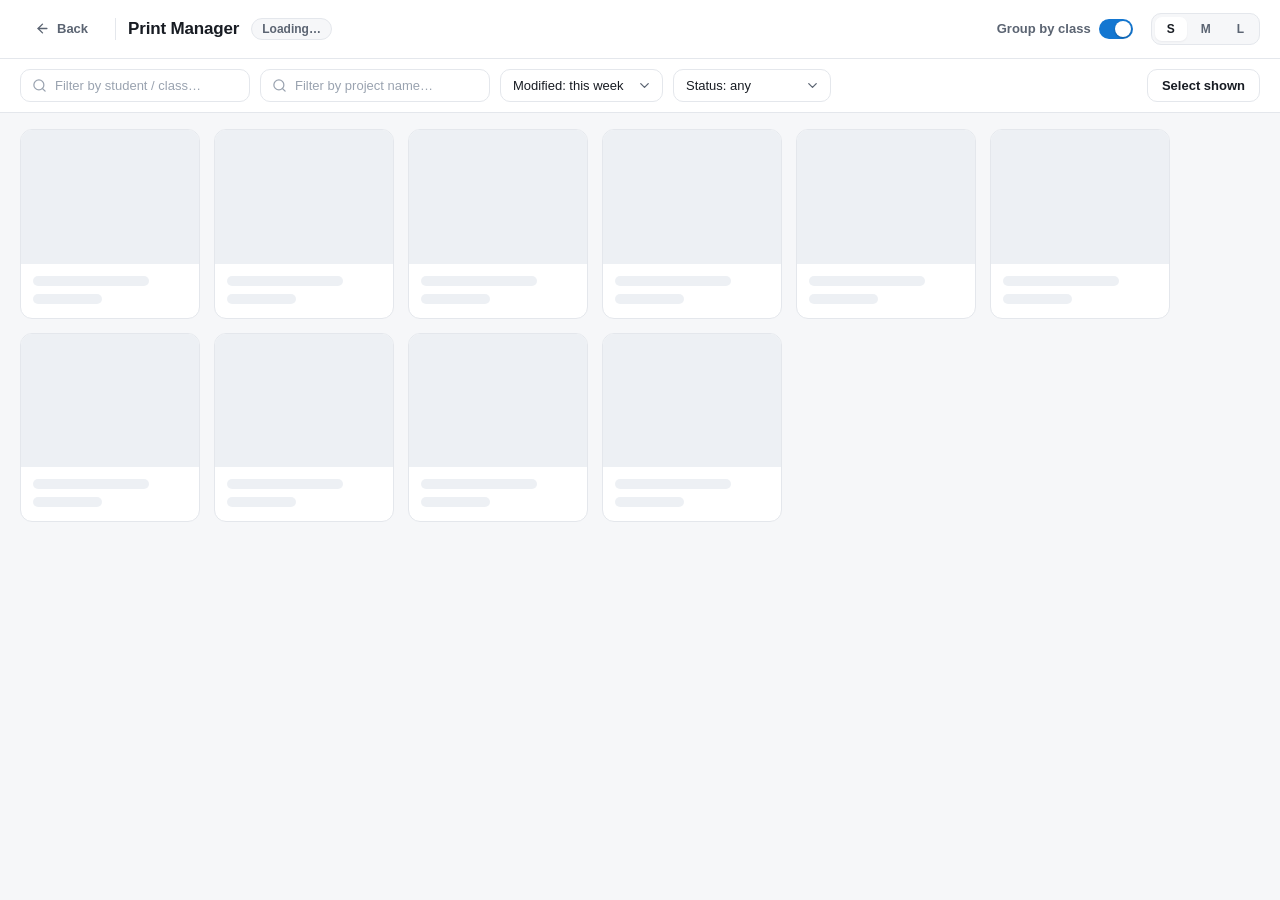
==== dev-preview/index.html @ c7960fc0 "Add dev-preview harness for developing the views outside TinkerCAD A tiny static server (node dev-pr" ====
<!DOCTYPE html>
<html>
<head>
    <meta charset="utf-8">
    <title>TCA views preview</title>
    <link rel="stylesheet" href="/extension/style/views.css">
    <style>body { margin: 0; font-family: "Open Sans", Helvetica, Arial, sans-serif; }</style>
</head>
<body>
<div id="main" style="padding: 20px">TinkerCAD page placeholder</div>
<script>
    // ── Stubs for extension globals (chrome APIs, storage layer) ──
    window.chrome = {
        runtime: {id: "preview", sendMessage() {}, onMessage: {addListener() {}}},
        storage: {local: {get(k, cb) { cb({speed: 4}) }, set(o, cb) { cb && cb() }}}
    }
    window.Context = {PRINTER: "printer", CLASSES: "classes", GALLERY: "gallery", GENERAL: "general", TEACHER: "teacher", ACTIVITY: "activity"}
    window.showNotice = (text, kind) => console.log("notice:", kind, text)
    window.tcApiError = (e, what) => console.warn("tcApiError:", what, e && e.message)
    window.currentPage = "classes"
    // tcApi stub backed by the fake classData below (defined later, resolved at call time)
    let findProj = (id) => {
        for (let c of Object.values(classData))
            for (let a of Object.values(c.activities || {}))
                if (a.projects && a.projects[id]) return a.projects[id]
        return null
    }
    window.tcApi = {
        design: (id) => new Promise((resolve, reject) => setTimeout(() => {
            let p = findProj(id)
            if (p) resolve({id, asm_tags: p.tags || "", asm_description: p.printDescription || ""})
            else reject(new Error("not found"))
        }, 250)),
        patchDesign: (id, patch) => new Promise((resolve) => setTimeout(() => {
            let p = findProj(id)
            if (p) {
                if (patch.asm_tags != null) p.tags = patch.asm_tags
                if (patch.asm_description != null) p.printDescription = patch.asm_description
            }
            console.log("PATCH design", id, JSON.stringify(patch))
            resolve({})
        }, 300))
    }
    window.downloadBatch = (jobs) => console.log("downloadBatch", jobs)
    window.updateStorage = (cb) => setTimeout(cb, 1200) // keep the loading state visible briefly
    window.awaitResult = () => {} // 3D iframe polish is a no-op outside tinkercad.com
    window.modify = () => {}

    // ── Fake classes in the real storage shape ──
    let svgThumb = (h) => "data:image/svg+xml," + encodeURIComponent(
        `<svg xmlns='http://www.w3.org/2000/svg' width='400' height='300'>` +
        `<rect width='400' height='300' fill='hsl(${h},42%,90%)'/>` +
        `<g transform='translate(200,150)'>` +
        `<polygon points='0,-70 60,-35 60,35 0,70 -60,35 -60,-35' fill='hsl(${h},45%,72%)'/>` +
        `<polygon points='0,-70 60,-35 0,0 -60,-35' fill='hsl(${h},50%,82%)'/>` +
        `<polygon points='0,0 60,-35 60,35 0,70' fill='hsl(${h},40%,60%)'/>` +
        `</g></svg>`)
    let studentNames = ["Ala Kowalska", "Bartek Nowak", "Celina Wiśniewska", "Dawid Lewandowski",
        "Ewa Zielińska", "Franek Szymański", "Gosia Woźniak", "Hubert Dąbrowski"]
    let projectNames = ["Keychain", "Phone stand", "Castle tower", "Name tag", "Dice", "Rocket",
        "Gear set", "Bridge model", "Vase", "Robot arm"]
    let classData = {}
    let now = Date.now()
    let i = 0
    ;[["c1", "4A — Robotics"], ["c2", "5B — 3D Design"], ["c3", "6C — STEM Club"]].forEach(([cid, cname], ci) => {
        let students = {}
        studentNames.forEach((n, k) => students[`u${k}`] = {id: `u${k}`, name: n})
        let projects = {}
        let tagSamples = ["", "to-print", "to-print,verified", "printed", "printed,handed,competition", "verified"]
        for (let k = 0; k < 7 + ci * 2; k++) {
            let id = `p${i}`
            projects[id] = {
                id,
                name: `${projectNames[i % projectNames.length]} v${k + 1}`,
                author: `u${i % studentNames.length}`,
                thumb: (i % 5 === 4) ? null : svgThumb((i * 47) % 360),
                mtime: now - (i % 3) * 86400000 - (i % 9 === 8 ? 12 * 86400000 : 0),
                tags: tagSamples[i % tagSamples.length],
                printDescription: i % 3 === 0 ? "PLA 0.2 mm, 20% infill" : ""
            }
            i++
        }
        classData[cid] = {id: cid, name: cname, students, activities: {a1: {name: "Bridge challenge", projects}}}
    })
    window.getKeys = (cb) => cb(Object.keys(classData))
    window.get = (id, cb) => cb(classData[id])
    window.getCurrentClazz = (cb) => setTimeout(() => cb(classData.c1), 600)
    classData.c1.code = "ABC-DEF"
    window.getCurrentActivityAndClassID = (cb) => cb("c1", "a1")
    window.sasAllDataForClassActivity = (cid, aid, cb) => setTimeout(cb, 600)
    window.sasGetProjectsOfActivity = (cid, aid, cb) => cb()
    window.download = (project, dir, fmt) => console.log("download", project, dir, fmt)
</script>
<script src="/extension/scripts/lib/utils.js"></script>
<script src="/extension/scripts/lib/ui-buttons.js"></script>
<script src="/extension/scripts/lib/status-tags.js"></script>
<script src="/extension/scripts/views/view-manager.js"></script>
<script src="/extension/scripts/views/printer-view.js"></script>
<script src="/extension/scripts/views/gallery-view.js"></script>
<script src="/extension/scripts/views/analytics-view.js"></script>
<script src="/extension/scripts/views/teacher-view.js"></script>
<script>
    // Pick the view with ?view=printer (default), gallery, analytics or teacher.
    let view = new URLSearchParams(location.search).get("view") || "printer"
    if (view === "gallery") galleryViewEnable() // no list: exercises the loading path
    else if (view === "analytics") analyticsViewEnable()
    else if (view === "teacher") teacherViewEnable()
    else printerViewEnable()
</script>
</body>
</html>
---- extension/style/views.css ----
/* ════════════════════════════════════════════════════════════════════
   TinkerCAD Assistant — shared design system for full-screen views
   (Print Manager, Gallery). Every rule is scoped under .tca-view so
   nothing leaks into the TinkerCAD page itself.
   ════════════════════════════════════════════════════════════════════ */

.tca-view {
    --tca-bg: #f6f7f9;
    --tca-surface: #ffffff;
    --tca-border: #e4e7ec;
    --tca-border-strong: #cfd6de;
    --tca-text: #181c23;
    --tca-text-2: #5b6472;
    --tca-text-3: #9aa3b0;
    --tca-accent: #1477d1;
    --tca-accent-strong: #0f63b0;
    --tca-accent-soft: #e7f1fb;
    --tca-shadow-sm: 0 1px 2px rgba(16, 24, 40, 0.05);
    --tca-shadow-md: 0 8px 24px rgba(16, 24, 40, 0.10);
    --tca-shadow-lg: 0 16px 40px rgba(16, 24, 40, 0.20);

    font-family: "Open Sans", Helvetica, Arial, sans-serif;
    color: var(--tca-text);
    background: var(--tca-bg);
}

.tca-view *,
.tca-view *::before,
.tca-view *::after {
    box-sizing: border-box;
}

/* ── Bars ──────────────────────────────────────────────────────────── */
.tca-view .tca-topbar,
.tca-view .tca-toolbar {
    display: flex;
    align-items: center;
    flex-wrap: wrap;
    flex: 0 0 auto;
    background: var(--tca-surface);
    border-bottom: 1px solid var(--tca-border);
}

.tca-view .tca-topbar {
    gap: 12px;
    padding: 12px 20px;
}

.tca-view .tca-toolbar {
    gap: 10px;
    padding: 10px 20px;
}

.tca-view .tca-title {
    font-size: 17px;
    font-weight: 700;
    letter-spacing: -0.01em;
}

.tca-view .tca-pill {
    font-size: 12px;
    font-weight: 600;
    color: var(--tca-text-2);
    background: var(--tca-bg);
    border: 1px solid var(--tca-border);
    border-radius: 999px;
    padding: 3px 10px;
    white-space: nowrap;
}

.tca-view .tca-spacer {
    flex: 1;
}

.tca-view .tca-vsep {
    width: 1px;
    height: 22px;
    background: var(--tca-border);
}

.tca-view .tca-icon {
    display: inline-flex;
    line-height: 0;
}

/* ── Buttons ───────────────────────────────────────────────────────── */
.tca-view .tca-btn {
    appearance: none;
    display: inline-flex;
    align-items: center;
    gap: 7px;
    padding: 8px 14px;
    border: 1px solid var(--tca-border);
    border-radius: 10px;
    background: var(--tca-surface);
    color: var(--tca-text);
    font-family: inherit;
    font-size: 13px;
    font-weight: 600;
    line-height: 1.2;
    cursor: pointer;
    transition: background 0.15s ease, border-color 0.15s ease, color 0.15s ease, transform 0.06s ease;
}

.tca-view .tca-btn:hover {
    background: #f3f5f8;
    border-color: var(--tca-border-strong);
}

.tca-view .tca-btn:active {
    transform: scale(0.97);
}

.tca-view .tca-btn--ghost {
    border-color: transparent;
    background: transparent;
    color: var(--tca-text-2);
}

.tca-view .tca-btn--ghost:hover {
    background: #eef1f5;
    border-color: transparent;
    color: var(--tca-text);
}

.tca-view .tca-btn--primary {
    background: var(--tca-accent);
    border-color: var(--tca-accent);
    color: #fff;
}

.tca-view .tca-btn--primary:hover {
    background: var(--tca-accent-strong);
    border-color: var(--tca-accent-strong);
}

.tca-view .tca-btn--icon {
    width: 36px;
    padding: 8px 0;
    justify-content: center;
}

.tca-view .tca-link-btn {
    appearance: none;
    border: none;
    background: transparent;
    color: var(--tca-accent);
    font-family: inherit;
    font-size: 12px;
    font-weight: 600;
    padding: 4px 8px;
    border-radius: 6px;
    cursor: pointer;
    transition: background 0.15s ease, color 0.15s ease;
}

.tca-view .tca-link-btn:hover {
    background: var(--tca-accent-soft);
    color: var(--tca-accent-strong);
}

.tca-view button:focus-visible {
    outline: 2px solid var(--tca-accent);
    outline-offset: 2px;
}

/* ── Inputs ────────────────────────────────────────────────────────── */
.tca-view .tca-input,
.tca-view .tca-select {
    appearance: none;
    font-family: inherit;
    font-size: 13px;
    color: var(--tca-text);
    background-color: var(--tca-surface);
    border: 1px solid var(--tca-border);
    border-radius: 10px;
    padding: 8px 12px;
    transition: border-color 0.15s ease, box-shadow 0.15s ease;
}

.tca-view .tca-input:hover,
.tca-view .tca-select:hover {
    border-color: var(--tca-border-strong);
}

.tca-view .tca-input:focus,
.tca-view .tca-select:focus {
    outline: none;
    border-color: var(--tca-accent);
    box-shadow: 0 0 0 3px var(--tca-accent-soft);
}

.tca-view .tca-input::placeholder {
    color: var(--tca-text-3);
}

.tca-view .tca-input--search {
    flex: 0 1 230px;
    min-width: 150px;
    padding-left: 34px;
    background-image: url("data:image/svg+xml,%3Csvg xmlns='http://www.w3.org/2000/svg' width='16' height='16' viewBox='0 0 24 24' fill='none' stroke='%239aa3b0' stroke-width='2' stroke-linecap='round' stroke-linejoin='round'%3E%3Ccircle cx='11' cy='11' r='8'/%3E%3Cpath d='m21 21-4.3-4.3'/%3E%3C/svg%3E");
    background-repeat: no-repeat;
    background-position: 11px center;
    background-size: 15px;
}

.tca-view .tca-select {
    padding-right: 32px;
    background-image: url("data:image/svg+xml,%3Csvg xmlns='http://www.w3.org/2000/svg' width='16' height='16' viewBox='0 0 24 24' fill='none' stroke='%235b6472' stroke-width='2' stroke-linecap='round' stroke-linejoin='round'%3E%3Cpath d='m6 9 6 6 6-6'/%3E%3C/svg%3E");
    background-repeat: no-repeat;
    background-position: right 10px center;
    background-size: 15px;
    cursor: pointer;
}

/* ── Segmented control ─────────────────────────────────────────────── */
.tca-view .tca-seg {
    display: inline-flex;
    gap: 2px;
    padding: 3px;
    background: var(--tca-bg);
    border: 1px solid var(--tca-border);
    border-radius: 10px;
}

.tca-view .tca-seg-btn {
    appearance: none;
    border: none;
    background: transparent;
    color: var(--tca-text-2);
    font-family: inherit;
    font-size: 12px;
    font-weight: 600;
    padding: 5px 12px;
    border-radius: 7px;
    cursor: pointer;
    transition: background 0.15s ease, color 0.15s ease, box-shadow 0.15s ease;
}

.tca-view .tca-seg-btn:hover {
    color: var(--tca-text);
}

.tca-view .tca-seg-btn.is-active {
    background: var(--tca-surface);
    color: var(--tca-text);
    box-shadow: var(--tca-shadow-sm);
}

/* ── Switch ────────────────────────────────────────────────────────── */
.tca-view .tca-switch {
    appearance: none;
    display: inline-flex;
    align-items: center;
    gap: 8px;
    border: none;
    background: transparent;
    padding: 4px 6px;
    border-radius: 8px;
    font-family: inherit;
    font-size: 13px;
    font-weight: 600;
    color: var(--tca-text-2);
    cursor: pointer;
}

.tca-view .tca-switch-track {
    position: relative;
    flex: 0 0 auto;
    width: 34px;
    height: 20px;
    border-radius: 999px;
    background: #d3d9e0;
    transition: background 0.18s ease;
}

.tca-view .tca-switch-track::after {
    content: "";
    position: absolute;
    top: 2px;
    left: 2px;
    width: 16px;
    height: 16px;
    border-radius: 50%;
    background: #fff;
    box-shadow: 0 1px 2px rgba(0, 0, 0, 0.25);
    transition: left 0.18s ease;
}

.tca-view .tca-switch.is-on .tca-switch-track {
    background: var(--tca-accent);
}

.tca-view .tca-switch.is-on .tca-switch-track::after {
    left: 16px;
}

/* ── Content area (Print Manager grid) ─────────────────────────────── */
.tca-view .tca-grid {
    flex: 1;
    min-height: 0;
    overflow-y: auto;
    /* Bottom padding keeps the floating action bar from covering cards. */
    padding: 0 20px 96px;
}

.tca-view .tca-row {
    display: flex;
    flex-wrap: wrap;
    gap: 14px;
    align-content: flex-start;
}

.tca-view .tca-grid > .tca-row {
    padding-top: 16px;
}

.tca-view .tca-section {
    margin-bottom: 12px;
}

.tca-view .tca-section-head {
    position: sticky;
    top: 0;
    z-index: 3;
    display: flex;
    align-items: center;
    gap: 10px;
    padding: 12px 0 10px;
    margin-bottom: 6px;
    background: rgba(246, 247, 249, 0.88);
    backdrop-filter: blur(8px);
    -webkit-backdrop-filter: blur(8px);
}

.tca-view .tca-section-title {
    font-size: 14px;
    font-weight: 700;
}

.tca-view .tca-section-count {
    padding: 2px 8px;
    font-size: 11px;
}

.tca-view .tca-section-line {
    flex: 1;
    height: 1px;
    background: var(--tca-border);
}

/* ── Project cards ─────────────────────────────────────────────────── */
.tca-view .tca-card {
    position: relative;
    background: var(--tca-surface);
    border: 1px solid var(--tca-border);
    border-radius: 12px;
    overflow: hidden;
    cursor: pointer;
    transition: transform 0.18s ease, box-shadow 0.18s ease, border-color 0.18s ease;
}

.tca-view .tca-card:hover {
    transform: translateY(-2px);
    border-color: var(--tca-border-strong);
    box-shadow: var(--tca-shadow-md);
}

.tca-view .tca-card.is-selected {
    border-color: var(--tca-accent);
    box-shadow: 0 0 0 1px var(--tca-accent);
}

.tca-view .tca-card.is-selected:hover {
    box-shadow: 0 0 0 1px var(--tca-accent), var(--tca-shadow-md);
}

.tca-view .tca-check {
    position: absolute;
    top: 8px;
    left: 8px;
    z-index: 2;
    width: 22px;
    height: 22px;
    border-radius: 50%;
    display: flex;
    align-items: center;
    justify-content: center;
    background: rgba(255, 255, 255, 0.92);
    border: 1px solid var(--tca-border-strong);
    color: transparent;
    opacity: 0;
    transform: scale(0.8);
    transition: opacity 0.15s ease, transform 0.15s ease, background 0.15s ease, border-color 0.15s ease;
}

.tca-view .tca-card:hover .tca-check {
    opacity: 1;
    transform: scale(1);
}

.tca-view .tca-card.is-selected .tca-check {
    opacity: 1;
    transform: scale(1);
    background: var(--tca-accent);
    border-color: var(--tca-accent);
    color: #fff;
}

.tca-view .tca-thumb {
    position: relative;
    width: 100%;
    aspect-ratio: 4 / 3;
    background: #edf0f4;
    display: flex;
    align-items: center;
    justify-content: center;
    overflow: hidden;
    color: #c2cad6;
}

.tca-view .tca-thumb img {
    width: 100%;
    height: 100%;
    object-fit: cover;
    transition: transform 0.25s ease;
}

.tca-view .tca-card:hover .tca-thumb img {
    transform: scale(1.04);
}

.tca-view .tca-card.is-selected .tca-thumb::after {
    content: "";
    position: absolute;
    inset: 0;
    background: rgba(20, 119, 209, 0.10);
}

.tca-view .tca-thumb .tca-icon svg {
    width: 36px;
    height: 36px;
}

.tca-view .tca-card-body {
    display: grid;
    gap: 2px;
    padding: 10px 12px 11px;
}

.tca-view .tca-card-student {
    font-size: 13px;
    font-weight: 700;
    white-space: nowrap;
    overflow: hidden;
    text-overflow: ellipsis;
}

.tca-view .tca-card-project {
    font-size: 12px;
    color: var(--tca-text-2);
    white-space: nowrap;
    overflow: hidden;
    text-overflow: ellipsis;
}

.tca-view .tca-card-foot {
    display: flex;
    align-items: baseline;
    justify-content: space-between;
    gap: 8px;
    margin-top: 2px;
}

.tca-view .tca-card-class {
    font-size: 11px;
    color: var(--tca-text-3);
    white-space: nowrap;
    overflow: hidden;
    text-overflow: ellipsis;
}

.tca-view .tca-card-date {
    flex: 0 0 auto;
    font-size: 11px;
    color: var(--tca-text-3);
    white-space: nowrap;
}

/* ── Floating selection bar ────────────────────────────────────────── */
.tca-view .tca-fab {
    position: fixed;
    left: 50%;
    bottom: 20px;
    z-index: 10;
    transform: translateX(-50%) translateY(10px);
    display: flex;
    align-items: center;
    flex-wrap: wrap;
    justify-content: center;
    gap: 2px;
    max-width: calc(100% - 32px);
    padding: 7px 8px 7px 16px;
    border-radius: 24px;
    background: #1b1f27;
    color: #fff;
    box-shadow: var(--tca-shadow-lg);
    opacity: 0;
    pointer-events: none;
    transition: opacity 0.2s ease, transform 0.2s ease;
}

.tca-view .tca-fab.is-visible {
    opacity: 1;
    transform: translateX(-50%) translateY(0);
    pointer-events: auto;
}

.tca-view .tca-fab-count {
    font-size: 13px;
    font-weight: 700;
    white-space: nowrap;
    margin-right: 6px;
}

.tca-view .tca-fab-sep {
    width: 1px;
    height: 18px;
    background: rgba(255, 255, 255, 0.22);
    margin: 0 6px;
}

.tca-view .tca-fab-btn {
    appearance: none;
    border: none;
    background: transparent;
    color: #fff;
    font-family: inherit;
    font-size: 13px;
    font-weight: 600;
    padding: 8px 12px;
    border-radius: 999px;
    cursor: pointer;
    white-space: nowrap;
    transition: background 0.15s ease;
}

.tca-view .tca-fab-btn:hover {
    background: rgba(255, 255, 255, 0.14);
}

.tca-view .tca-fab-clear {
    padding: 0;
    width: 30px;
    height: 30px;
    display: inline-flex;
    align-items: center;
    justify-content: center;
}

/* ── Empty state ───────────────────────────────────────────────────── */
.tca-view .tca-empty {
    display: flex;
    flex-direction: column;
    align-items: center;
    gap: 6px;
    padding: 72px 20px;
    text-align: center;
    color: var(--tca-text-3);
}

.tca-view .tca-empty .tca-icon svg {
    width: 44px;
    height: 44px;
}

.tca-view .tca-empty h3 {
    margin: 10px 0 0;
    font-size: 15px;
    font-weight: 700;
    color: var(--tca-text-2);
}

.tca-view .tca-empty p {
    margin: 0;
    font-size: 13px;
}

.tca-view .tca-empty .tca-link-btn {
    margin-top: 6px;
    font-size: 13px;
}

/* ── Loading skeleton ──────────────────────────────────────────────── */
.tca-view .tca-skel-card {
    border: 1px solid var(--tca-border);
    border-radius: 12px;
    overflow: hidden;
    background: var(--tca-surface);
}

.tca-view .tca-skel-thumb {
    width: 100%;
    aspect-ratio: 4 / 3;
}

.tca-view .tca-skel-body {
    display: grid;
    gap: 8px;
    padding: 12px 12px 14px;
}

.tca-view .tca-skel-line {
    height: 10px;
    border-radius: 5px;
    width: 75%;
}

.tca-view .tca-skel-line--short {
    width: 45%;
}

.tca-view .tca-skel-thumb,
.tca-view .tca-skel-line {
    background: linear-gradient(90deg, #edf0f4 25%, #f7f9fb 40%, #edf0f4 60%);
    background-size: 400% 100%;
    animation: tca-shimmer 1.3s ease-in-out infinite;
}

@keyframes tca-shimmer {
    0% { background-position: 100% 0; }
    100% { background-position: 0 0; }
}

/* ── Scrollbar ─────────────────────────────────────────────────────── */
.tca-view .tca-scroll::-webkit-scrollbar {
    width: 10px;
}

.tca-view .tca-scroll::-webkit-scrollbar-track {
    background: transparent;
}

.tca-view .tca-scroll::-webkit-scrollbar-thumb {
    background: #cfd6de;
    border-radius: 8px;
    border: 3px solid var(--tca-bg);
}

.tca-view .tca-scroll::-webkit-scrollbar-thumb:hover {
    background: #b9c2cc;
}

/* ── Gallery: slideshow chrome ─────────────────────────────────────── */
.tca-gallery .tca-topbar {
    /* The progress track right below acts as the divider. */
    border-bottom: none;
}

.tca-view .tca-labels {
    flex: 1;
    min-width: 0;
    display: grid;
    gap: 1px;
}

.tca-view .tca-slide-title {
    font-size: 15px;
    font-weight: 700;
    letter-spacing: -0.01em;
    white-space: nowrap;
    overflow: hidden;
    text-overflow: ellipsis;
}

.tca-view .tca-slide-sub {
    font-size: 12px;
    color: var(--tca-text-2);
    white-space: nowrap;
    overflow: hidden;
    text-overflow: ellipsis;
}

.tca-view .tca-transport {
    display: inline-flex;
    gap: 6px;
}

.tca-view .tca-progress {
    flex: 0 0 auto;
    height: 3px;
    background: var(--tca-border);
}

.tca-view .tca-progress-fill {
    height: 100%;
    width: 0;
    background: var(--tca-accent);
}

.tca-view .tca-stage {
    position: relative;
    flex: 1;
    min-height: 0;
    display: flex;
    align-items: center;
    justify-content: center;
    overflow: hidden;
    padding: 24px;
}

.tca-view .tca-stage.is-3d {
    padding: 0;
}

.tca-view .tca-stage img {
    max-width: 100%;
    max-height: 100%;
    object-fit: contain;
    border-radius: 12px;
    background: var(--tca-surface);
    border: 1px solid var(--tca-border);
    box-shadow: var(--tca-shadow-md);
}

.tca-view .tca-stage iframe {
    width: 100%;
    height: 100%;
    border: none;
}

/* ── Analytics: page scaffold, stat cards, chart, table ────────────── */
.tca-view .tca-page {
    flex: 1;
    min-height: 0;
    overflow-y: auto;
    padding: 20px;
}

.tca-view .tca-stats {
    display: grid;
    grid-template-columns: repeat(auto-fit, minmax(210px, 1fr));
    gap: 14px;
    margin-bottom: 20px;
}

.tca-view .tca-stat {
    background: var(--tca-surface);
    border: 1px solid var(--tca-border);
    border-radius: 12px;
    padding: 16px 18px;
    box-shadow: var(--tca-shadow-sm);
}

.tca-view .tca-stat-label {
    display: flex;
    align-items: center;
    gap: 7px;
    font-size: 11px;
    font-weight: 700;
    letter-spacing: 0.04em;
    text-transform: uppercase;
    color: var(--tca-text-2);
}

.tca-view .tca-stat-dot {
    width: 8px;
    height: 8px;
    border-radius: 50%;
    flex: 0 0 auto;
}

.tca-view .tca-stat-value {
    font-size: 26px;
    font-weight: 700;
    line-height: 1.2;
    margin: 6px 0 2px;
}

.tca-view .tca-stat-desc {
    font-size: 12px;
    color: var(--tca-text-3);
}

.tca-view .tca-panel {
    background: var(--tca-surface);
    border: 1px solid var(--tca-border);
    border-radius: 12px;
    box-shadow: var(--tca-shadow-sm);
    padding: 18px;
    margin-bottom: 20px;
}

.tca-view .tca-panel--flush {
    padding: 0;
    overflow: hidden;
}

.tca-view .tca-panel-title {
    margin: 0 0 14px;
    font-size: 14px;
    font-weight: 700;
}

.tca-view .tca-chart {
    display: flex;
    align-items: flex-end;
    gap: 8px;
    height: 138px;
    /* Headroom so value labels above full-height bars stay inside. */
    padding-top: 18px;
    border-bottom: 1px solid var(--tca-border);
}

.tca-view .tca-chart-col {
    flex: 1;
    min-width: 0;
    height: 100%;
    display: flex;
    flex-direction: column;
    align-items: center;
    justify-content: flex-end;
    gap: 4px;
}

.tca-view .tca-chart-bar {
    width: 100%;
    background: var(--tca-accent);
    border-radius: 4px 4px 0 0;
    transition: height 0.3s ease;
}

.tca-view .tca-chart-val {
    font-size: 10px;
    font-weight: 600;
    color: var(--tca-text-2);
}

.tca-view .tca-chart-labels {
    display: flex;
    gap: 8px;
    margin-top: 6px;
}

.tca-view .tca-chart-lbl {
    flex: 1;
    min-width: 0;
    text-align: center;
    font-size: 10px;
    color: var(--tca-text-3);
    white-space: nowrap;
    overflow: hidden;
}

.tca-view .tca-table {
    width: 100%;
    border-collapse: collapse;
    font-size: 13px;
    text-align: left;
}

.tca-view .tca-table th {
    padding: 11px 16px;
    font-size: 11px;
    font-weight: 700;
    letter-spacing: 0.04em;
    text-transform: uppercase;
    color: var(--tca-text-2);
    background: var(--tca-bg);
    border-bottom: 1px solid var(--tca-border);
}

.tca-view .tca-table td {
    padding: 11px 16px;
    border-bottom: 1px solid #eef1f5;
    color: var(--tca-text-2);
}

.tca-view .tca-table tbody tr:hover {
    background: #fafbfc;
}

.tca-view .tca-table tbody tr:last-child td {
    border-bottom: none;
}

.tca-view .tca-table .is-center {
    text-align: center;
}

.tca-view .tca-td-strong {
    font-weight: 700;
    color: var(--tca-text);
}

.tca-view .tca-badge {
    display: inline-block;
    padding: 3px 10px;
    border-radius: 999px;
    font-size: 11px;
    font-weight: 700;
    letter-spacing: 0.03em;
    text-transform: uppercase;
}

/* ── Teacher view: enlarge overlay (lightbox) ──────────────────────── */
.tca-view .tca-ov {
    position: fixed;
    inset: 0;
    z-index: 2147483646;
    display: none;
    flex-direction: column;
    align-items: center;
    justify-content: center;
    background: rgba(15, 17, 21, 0.88);
    backdrop-filter: blur(4px);
    -webkit-backdrop-filter: blur(4px);
}

.tca-view .tca-ov.is-open {
    display: flex;
}

.tca-view .tca-ov-title {
    color: #fff;
    font-size: 16px;
    font-weight: 700;
    margin-bottom: 14px;
    max-width: 90vw;
    white-space: nowrap;
    overflow: hidden;
    text-overflow: ellipsis;
}

.tca-view .tca-ov img {
    max-width: 90vw;
    max-height: 72vh;
    object-fit: contain;
    border-radius: 12px;
    background: var(--tca-surface);
    box-shadow: var(--tca-shadow-lg);
}

.tca-view .tca-ov iframe {
    width: 90vw;
    height: 72vh;
    border: none;
    border-radius: 12px;
    background: var(--tca-surface);
}

.tca-view .tca-ov-bar {
    display: flex;
    align-items: center;
    flex-wrap: wrap;
    justify-content: center;
    gap: 2px;
    margin-top: 16px;
    max-width: calc(100% - 32px);
    padding: 6px 8px;
    border-radius: 999px;
    background: rgba(255, 255, 255, 0.10);
    border: 1px solid rgba(255, 255, 255, 0.14);
}

/* ── Card links (project / class pages) ────────────────────────────── */
.tca-view .tca-card-link {
    display: block;
    color: inherit;
    text-decoration: none;
}

.tca-view .tca-card-link:hover {
    color: var(--tca-accent);
    text-decoration: underline;
}

/* ── Workflow status chips ─────────────────────────────────────────── */
.tca-view .tca-status {
    display: inline-flex;
    align-items: center;
    flex-wrap: wrap;
    gap: 5px;
}

.tca-view .tca-status-chip {
    appearance: none;
    font-family: inherit;
    font-size: 11px;
    font-weight: 700;
    line-height: 1.2;
    padding: 3px 10px;
    border-radius: 999px;
    border: 1px solid var(--tca-border-strong);
    background: var(--tca-surface);
    color: var(--tca-text-3);
    cursor: pointer;
    transition: background 0.15s ease, border-color 0.15s ease, color 0.15s ease, transform 0.06s ease;
}

.tca-view .tca-status-chip:hover {
    border-color: var(--tca-chip);
    color: var(--tca-chip);
}

.tca-view .tca-status-chip:active {
    transform: scale(0.95);
}

.tca-view .tca-status-chip.is-on {
    background: var(--tca-chip);
    border-color: var(--tca-chip);
    color: #fff;
}

.tca-view .tca-status-chip.is-busy {
    opacity: 0.45;
}

.tca-view .tca-status-chip.is-static {
    cursor: default;
}

.tca-view .tca-status--dots .tca-status-chip {
    width: 14px;
    height: 14px;
    padding: 0;
    border-radius: 50%;
}

.tca-view .tca-card .tca-status {
    margin-top: 6px;
}

/* Chips on the dark lightbox backdrop */
.tca-view .tca-ov .tca-status {
    margin-top: 14px;
}

.tca-view .tca-ov .tca-status-chip {
    background: transparent;
    border-color: rgba(255, 255, 255, 0.35);
    color: rgba(255, 255, 255, 0.75);
}

.tca-view .tca-ov .tca-status-chip.is-on {
    background: var(--tca-chip);
    border-color: var(--tca-chip);
    color: #fff;
}

/* ── Card edit button (description & tags) ─────────────────────────── */
.tca-view .tca-edit {
    position: absolute;
    top: 8px;
    right: 8px;
    z-index: 2;
    width: 22px;
    height: 22px;
    padding: 0;
    border-radius: 50%;
    display: flex;
    align-items: center;
    justify-content: center;
    background: rgba(255, 255, 255, 0.92);
    border: 1px solid var(--tca-border-strong);
    color: var(--tca-text-2);
    cursor: pointer;
    opacity: 0;
    transform: scale(0.8);
    transition: opacity 0.15s ease, transform 0.15s ease, color 0.15s ease, border-color 0.15s ease;
}

.tca-view .tca-card:hover .tca-edit {
    opacity: 1;
    transform: scale(1);
}

.tca-view .tca-edit:hover {
    color: var(--tca-accent);
    border-color: var(--tca-accent);
}

/* ── Floating bar: status menu ─────────────────────────────────────── */
.tca-view .tca-fab-status {
    position: relative;
    display: inline-flex;
}

.tca-view .tca-fab-menu {
    position: absolute;
    bottom: calc(100% + 10px);
    left: 50%;
    transform: translateX(-50%);
    display: none;
    flex-direction: column;
    gap: 2px;
    min-width: 180px;
    padding: 6px;
    border-radius: 12px;
    background: #1b1f27;
    box-shadow: var(--tca-shadow-lg);
}

.tca-view .tca-fab-menu.is-open {
    display: flex;
}

.tca-view .tca-fab-mi {
    appearance: none;
    display: flex;
    align-items: center;
    gap: 9px;
    padding: 8px 10px;
    border: none;
    border-radius: 8px;
    background: transparent;
    color: #fff;
    font-family: inherit;
    font-size: 13px;
    font-weight: 600;
    cursor: pointer;
    text-align: left;
    transition: background 0.15s ease;
}

.tca-view .tca-fab-mi:hover {
    background: rgba(255, 255, 255, 0.14);
}

.tca-view .tca-fab-mi-dot {
    width: 10px;
    height: 10px;
    border-radius: 50%;
    flex: 0 0 auto;
}

.tca-view .tca-fab-mi-count {
    margin-left: auto;
    font-size: 11px;
    font-weight: 600;
    color: rgba(255, 255, 255, 0.55);
}

/* ── Modal (description & tags editor) ─────────────────────────────── */
.tca-view .tca-modal {
    position: fixed;
    inset: 0;
    z-index: 2147483645;
    display: none;
    align-items: center;
    justify-content: center;
    background: rgba(15, 17, 21, 0.45);
    backdrop-filter: blur(3px);
    -webkit-backdrop-filter: blur(3px);
}

.tca-view .tca-modal.is-open {
    display: flex;
}

.tca-view .tca-modal-card {
    width: 440px;
    max-width: calc(100vw - 40px);
    max-height: 82vh;
    overflow-y: auto;
    display: grid;
    gap: 12px;
    padding: 18px;
    border-radius: 14px;
    background: var(--tca-surface);
    box-shadow: var(--tca-shadow-lg);
}

.tca-view .tca-modal-head {
    display: flex;
    align-items: center;
    gap: 10px;
}

.tca-view .tca-modal-title {
    font-size: 15px;
    font-weight: 700;
    color: var(--tca-text);
    text-decoration: none;
    white-space: nowrap;
    overflow: hidden;
    text-overflow: ellipsis;
}

.tca-view .tca-modal-title:hover {
    color: var(--tca-accent);
    text-decoration: underline;
}

.tca-view .tca-modal-x {
    padding: 6px;
}

.tca-view .tca-modal-sub {
    font-size: 12px;
    color: var(--tca-text-2);
    margin-top: -8px;
}

.tca-view .tca-field {
    display: grid;
    gap: 6px;
}

.tca-view .tca-field-label {
    font-size: 11px;
    font-weight: 700;
    letter-spacing: 0.04em;
    text-transform: uppercase;
    color: var(--tca-text-2);
}

.tca-view .tca-textarea {
    min-height: 72px;
    resize: vertical;
}

.tca-view .tca-modal-foot {
    display: flex;
    justify-content: flex-end;
    gap: 8px;
    margin-top: 2px;
}
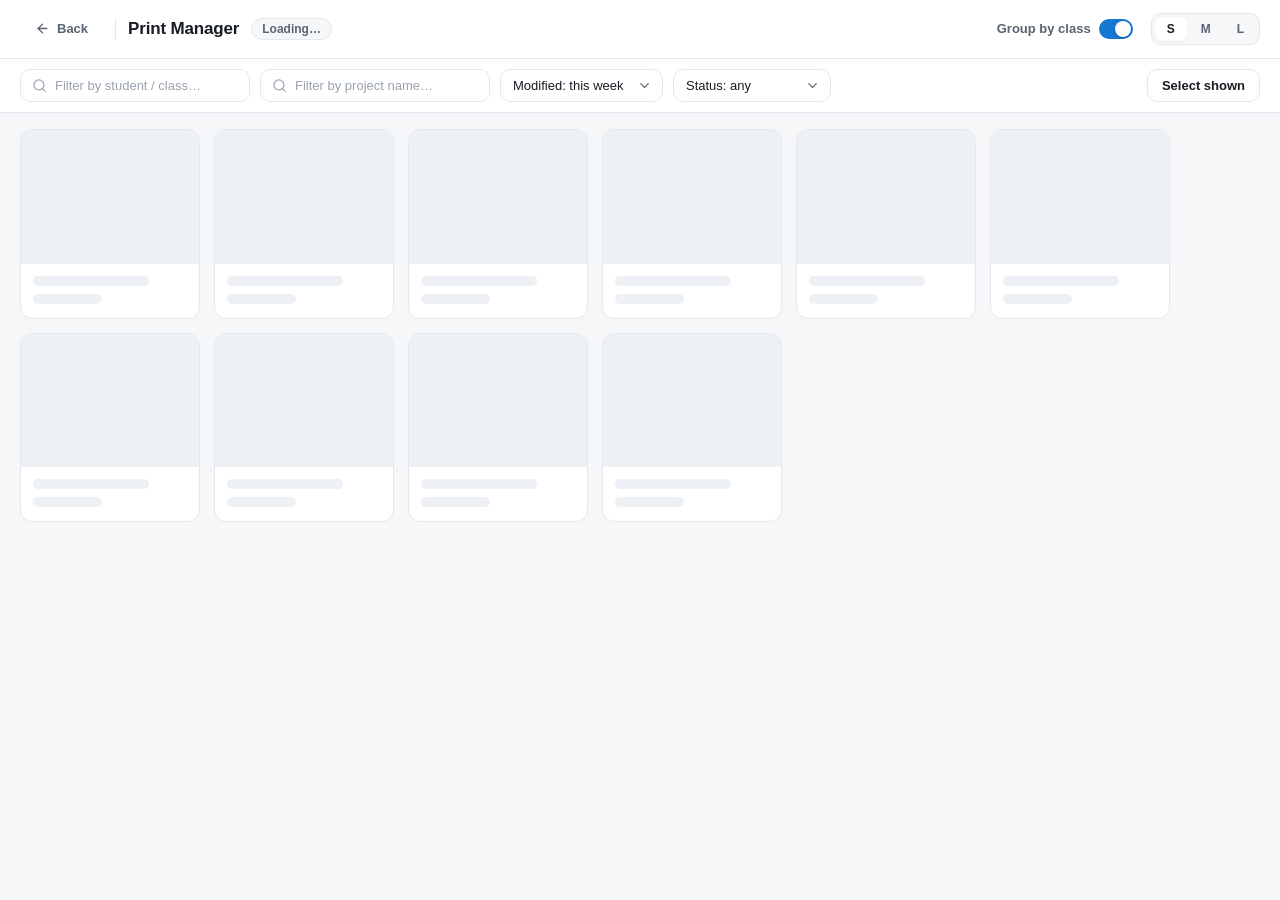
==== commit bb3e04a5: "Add work-duration display and a gallery status filter Store the design creation time (btime) alongsi" ====
--- a/dev-preview/index.html
+++ b/dev-preview/index.html
@@ -69,12 +69,14 @@
         let tagSamples = ["", "to-print", "to-print,verified", "printed", "printed,handed,competition", "verified"]
         for (let k = 0; k < 7 + ci * 2; k++) {
             let id = `p${i}`
+            let mtime = now - (i % 3) * 86400000 - (i % 9 === 8 ? 12 * 86400000 : 0)
             projects[id] = {
                 id,
                 name: `${projectNames[i % projectNames.length]} v${k + 1}`,
                 author: `u${i % studentNames.length}`,
                 thumb: (i % 5 === 4) ? null : svgThumb((i * 47) % 360),
-                mtime: now - (i % 3) * 86400000 - (i % 9 === 8 ? 12 * 86400000 : 0),
+                mtime,
+                btime: mtime - (i % 5) * 5 * 86400000 - 3600000,
                 tags: tagSamples[i % tagSamples.length],
                 printDescription: i % 3 === 0 ? "PLA 0.2 mm, 20% infill" : ""
             }
--- a/extension/style/views.css
+++ b/extension/style/views.css
@@ -1227,3 +1227,10 @@
     gap: 8px;
     margin-top: 2px;
 }
+
+/* ── Modal meta line (created / modified / work span) ──────────────── */
+.tca-view .tca-modal-meta {
+    font-size: 11px;
+    color: var(--tca-text-3);
+    margin-top: -6px;
+}
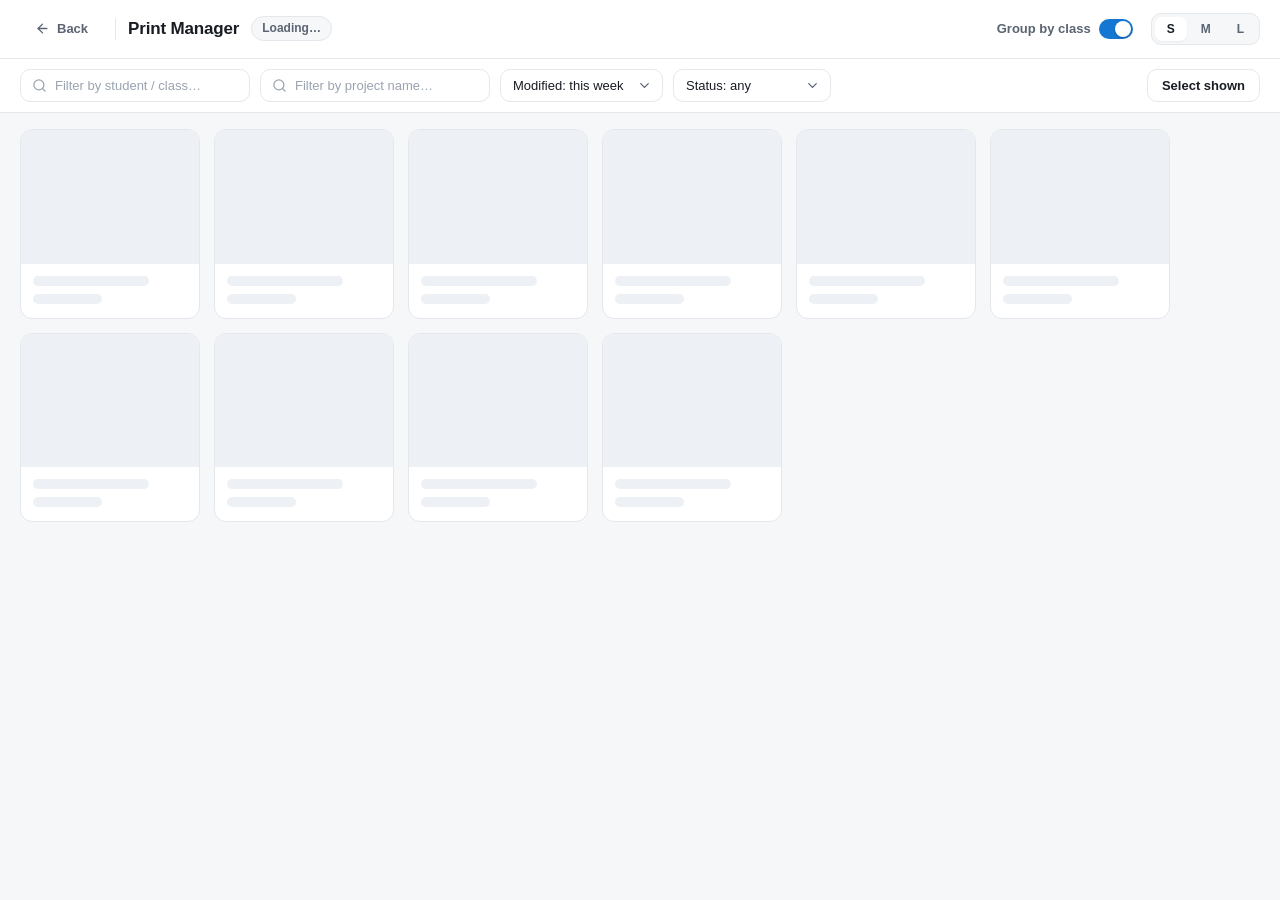
==== commit 9d4b6d01: "Harden view typography against host-page styles The .tca-view overlays live in tinkercad.com's DOM, " ====
--- a/dev-preview/index.html
+++ b/dev-preview/index.html
@@ -4,7 +4,14 @@
     <meta charset="utf-8">
     <title>TCA views preview</title>
     <link rel="stylesheet" href="/extension/style/views.css">
-    <style>body { margin: 0; font-family: "Open Sans", Helvetica, Arial, sans-serif; }</style>
+    <style>
+        body { margin: 0; font-family: "Open Sans", Helvetica, Arial, sans-serif; }
+        /* Simulate hostile host-page typography (like tinkercad.com) to make
+           sure the .tca-view design system doesn't inherit it. */
+        body { line-height: 2.4; }
+        a { line-height: 2.6; padding: 4px 0; display: inline-block; }
+        div { letter-spacing: normal; }
+    </style>
 </head>
 <body>
 <div id="main" style="padding: 20px">TinkerCAD page placeholder</div>
@@ -62,11 +69,11 @@
     let classData = {}
     let now = Date.now()
     let i = 0
-    ;[["c1", "4A — Robotics"], ["c2", "5B — 3D Design"], ["c3", "6C — STEM Club"]].forEach(([cid, cname], ci) => {
+    ;[["c1", "4A — Robotics"], ["c2", "5B — 3D Design"], ["c3", "6C — STEM Club (środy 15:30, sala 12, grupa zaawansowana)"]].forEach(([cid, cname], ci) => {
         let students = {}
         studentNames.forEach((n, k) => students[`u${k}`] = {id: `u${k}`, name: n})
         let projects = {}
-        let tagSamples = ["", "to-print", "to-print,verified", "printed", "printed,handed,competition", "verified"]
+        let tagSamples = ["", "to-print", "to-print,verified,10g", "printed,20g", "printed,handed,competition,30g", "verified,ns"]
         for (let k = 0; k < 7 + ci * 2; k++) {
             let id = `p${i}`
             let mtime = now - (i % 3) * 86400000 - (i % 9 === 8 ? 12 * 86400000 : 0)
--- a/extension/style/views.css
+++ b/extension/style/views.css
@@ -20,6 +20,8 @@
     --tca-shadow-lg: 0 16px 40px rgba(16, 24, 40, 0.20);
 
     font-family: "Open Sans", Helvetica, Arial, sans-serif;
+    /* Explicit so the host page's typography can't inflate our layout. */
+    line-height: 1.4;
     color: var(--tca-text);
     background: var(--tca-bg);
 }
@@ -446,6 +448,16 @@
     display: grid;
     gap: 2px;
     padding: 10px 12px 11px;
+}
+
+/* Normalize every text line on a card against host-page styles. */
+.tca-view .tca-card-student,
+.tca-view .tca-card-project,
+.tca-view .tca-card-class,
+.tca-view .tca-card-date {
+    margin: 0;
+    padding: 0;
+    line-height: 1.35;
 }
 
 .tca-view .tca-card-student {
@@ -1228,6 +1240,45 @@
     margin-top: 2px;
 }
 
+/* ── Card status row + print-weight chip ───────────────────────────── */
+.tca-view .tca-card-status {
+    display: flex;
+    align-items: center;
+    gap: 6px;
+    margin-top: 6px;
+}
+
+.tca-view .tca-card-status .tca-status {
+    margin-top: 0;
+}
+
+.tca-view .tca-weight-chip {
+    font-size: 10px;
+    font-weight: 700;
+    letter-spacing: 0.02em;
+    color: var(--tca-text-2);
+    border: 1px solid var(--tca-border-strong);
+    border-radius: 999px;
+    padding: 1px 7px;
+    white-space: nowrap;
+}
+
+/* ── Floating bar menu: captions + separator ───────────────────────── */
+.tca-view .tca-fab-mi-cap {
+    padding: 6px 10px 2px;
+    font-size: 10px;
+    font-weight: 700;
+    letter-spacing: 0.06em;
+    text-transform: uppercase;
+    color: rgba(255, 255, 255, 0.45);
+}
+
+.tca-view .tca-fab-menu-sep {
+    height: 1px;
+    margin: 4px 6px;
+    background: rgba(255, 255, 255, 0.14);
+}
+
 /* ── Modal meta line (created / modified / work span) ──────────────── */
 .tca-view .tca-modal-meta {
     font-size: 11px;
